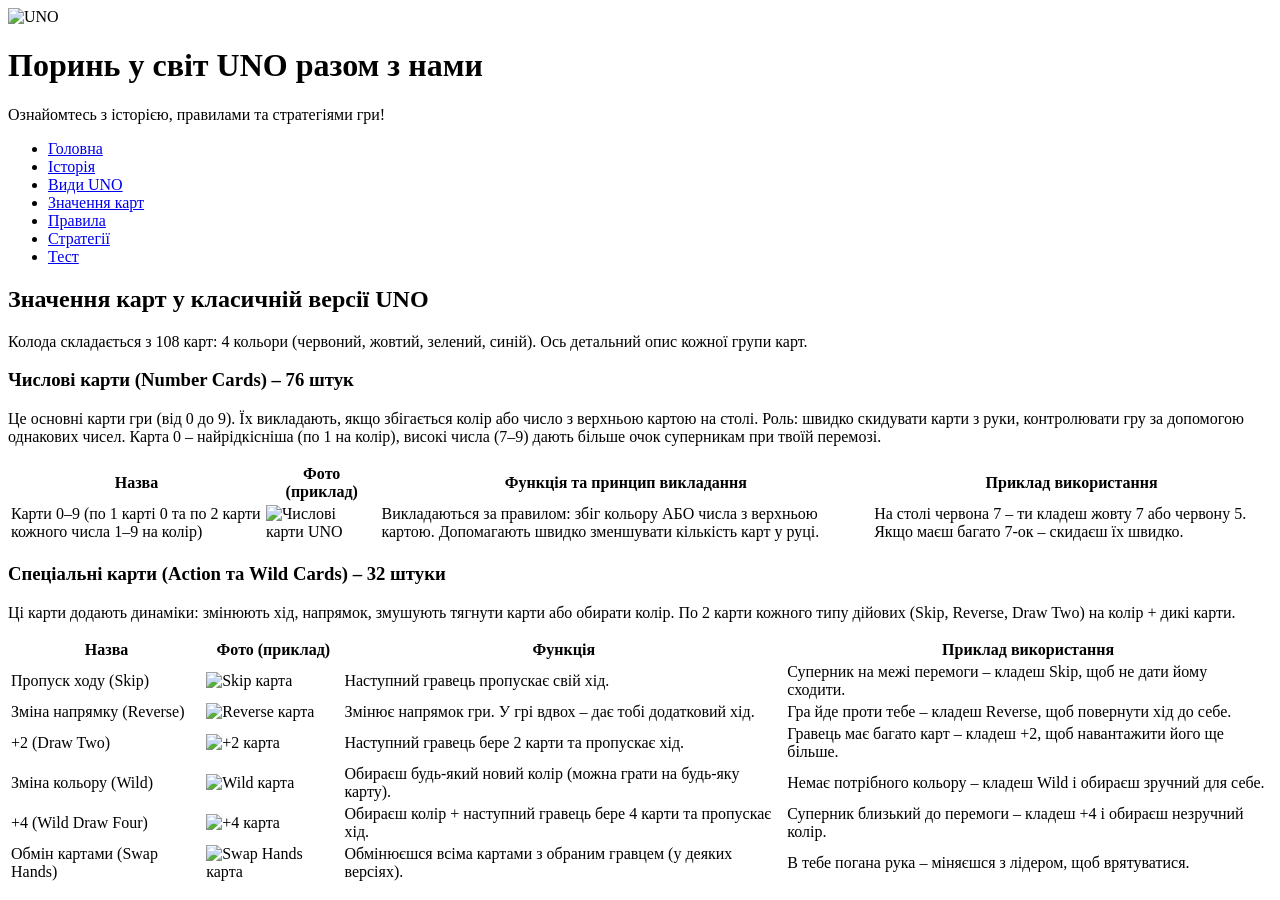
==== cards.html @ a5b53382 "Add files via upload" ====
<!DOCTYPE html>
<html lang="uk">

<head>
    <meta charset="UTF-8">
    <title>UNO - Значення карт</title>
    <link rel="stylesheet" href="css/main.css">
</head>

<body>    

<div>
    <img src="images/uno.png" alt="UNO" width="100%"/>
</div>

<div class="place">
    <h1>Поринь у світ UNO разом з нами</h1>
    <p>Ознайомтесь з історією, правилами та стратегіями гри!</p>
</div>

<div class="layout">

    <div class="left"></div>

    <div class="content">

        <ul class="menu">
            <li><a class="red"    href="index.html">Головна</a></li>
            <li><a class="yellow" href="history.html">Історія</a></li>
            <li><a class="green"  href="types.html">Види UNO</a></li>
            <li><a class="blue"   href="cards.html">Значення карт</a></li>
            <li><a class="red"    href="rules.html">Правила</a></li>
            <li><a class="yellow" href="strategies.html">Стратегії</a></li>
            <li><a class="green"  href="quiz.html">Тест</a></li>
        </ul>

        <h2 class="title">Значення карт у класичній версії UNO</h2>

        <div class="filling">

            <p>
                Колода складається з 108 карт: 4 кольори (червоний, жовтий, зелений, синій). 
                Ось детальний опис кожної групи карт.
            </p>

            <h3>Числові карти (Number Cards) – 76 штук</h3>
            <p>
                Це основні карти гри (від 0 до 9). Їх викладають, якщо збігається колір або число з верхньою картою на столі. 
                Роль: швидко скидувати карти з руки, контролювати гру за допомогою однакових чисел. 
                Карта 0 – найрідкісніша (по 1 на колір), високі числа (7–9) дають більше очок суперникам при твоїй перемозі.
            </p>

            <table width="100%">
                <thead>
                    <tr>
                        <th>Назва</th>
                        <th>Фото (приклад)</th>
                        <th>Функція та принцип викладання</th>
                        <th>Приклад використання</th>
                    </tr>
                </thead>
                <tbody>
                    <tr>
                        <td>Карти 0–9 (по 1 карті 0 та по 2 карти кожного числа 1–9 на колір)</td>
                        <td><img src="images/numbers" alt="Числові карти UNO" width="200px" height="200px"></td>
                        <td>Викладаються за правилом: збіг кольору АБО числа з верхньою картою. Допомагають швидко зменшувати кількість карт у руці.</td>
                        <td>На столі червона 7 – ти кладеш жовту 7 або червону 5. Якщо маєш багато 7-ок – скидаєш їх швидко.</td>
                    </tr>
                </tbody>
            </table>

            <h3>Спеціальні карти (Action та Wild Cards) – 32 штуки</h3>
            <p>
                Ці карти додають динаміки: змінюють хід, напрямок, змушують тягнути карти або обирати колір. 
                По 2 карти кожного типу дійових (Skip, Reverse, Draw Two) на колір + дикі карти.
            </p>

            <table width="100%">
                <thead>
                    <tr>
                        <th>Назва</th>
                        <th>Фото (приклад)</th>
                        <th>Функція</th>
                        <th>Приклад використання</th>
                    </tr>
                </thead>
                <tbody>
                    <tr>
                        <td>Пропуск ходу (Skip)</td>
                        <td><img src="images/skip_all_colors" alt="Skip карта" width="200px" height="200px"></td>
                        <td>Наступний гравець пропускає свій хід.</td>
                        <td>Суперник на межі перемоги – кладеш Skip, щоб не дати йому сходити.</td>
                    </tr>

                    <tr>
                        <td>Зміна напрямку (Reverse)</td>
                        <td><img src="images/reverse" alt="Reverse карта" width="200px" height="200px"></td>
                        <td>Змінює напрямок гри. У грі вдвох – дає тобі додатковий хід.</td>
                        <td>Гра йде проти тебе – кладеш Reverse, щоб повернути хід до себе.</td>
                    </tr>

                    <tr>
                        <td>+2 (Draw Two)</td>
                        <td><img src="images/plus_two" alt="+2 карта" width="200px" height="200px"></td>
                        <td>Наступний гравець бере 2 карти та пропускає хід.</td>
                        <td>Гравець має багато карт – кладеш +2, щоб навантажити його ще більше.</td>
                    </tr>

                    <tr>
                        <td>Зміна кольору (Wild)</td>
                        <td><img src="images/swap_color" alt="Wild карта" width="200px" height="200px"></td>
                        <td>Обираєш будь-який новий колір (можна грати на будь-яку карту).</td>
                        <td>Немає потрібного кольору – кладеш Wild і обираєш зручний для себе.</td>
                    </tr>

                    <tr>
                        <td>+4 (Wild Draw Four)</td>
                        <td><img src="images/plus_four" alt="+4 карта" width="200px" height="200px"></td>
                        <td>Обираєш колір + наступний гравець бере 4 карти та пропускає хід.</td>
                        <td>Суперник близький до перемоги – кладеш +4 і обираєш незручний колір.</td>
                    </tr>

                    <tr>
                        <td>Обмін картами (Swap Hands)</td>
                        <td><img src="images/swap" alt="Swap Hands карта" width="200px" height="200px"></td>
                        <td>Обмінюєшся всіма картами з обраним гравцем (у деяких версіях).</td>
                        <td>В тебе погана рука – міняєшся з лідером, щоб врятуватися.</td>
                    </tr>
                </tbody>
            </table>

        </div>

    </div>

    <div class="right"></div>

</div>
<script type="text/javascript" src="js/cards.js"></script>
</body>
</html>
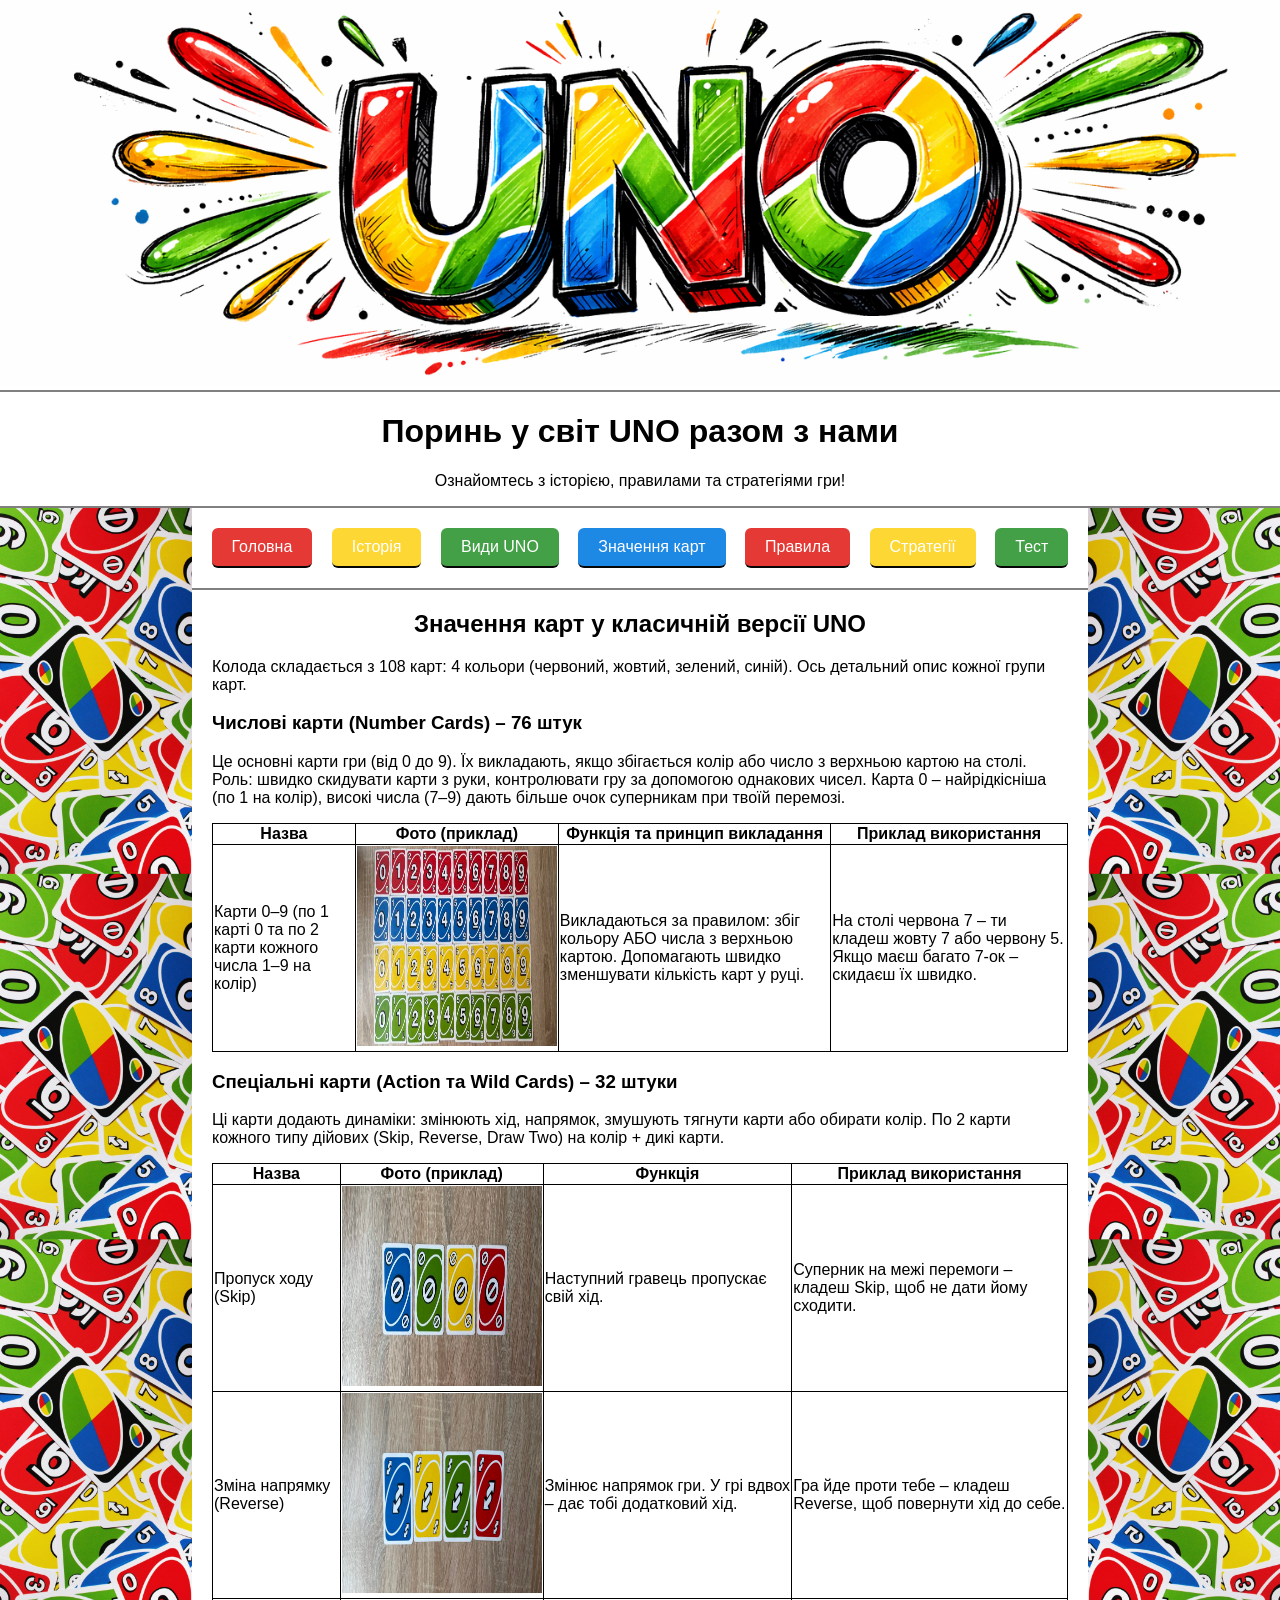
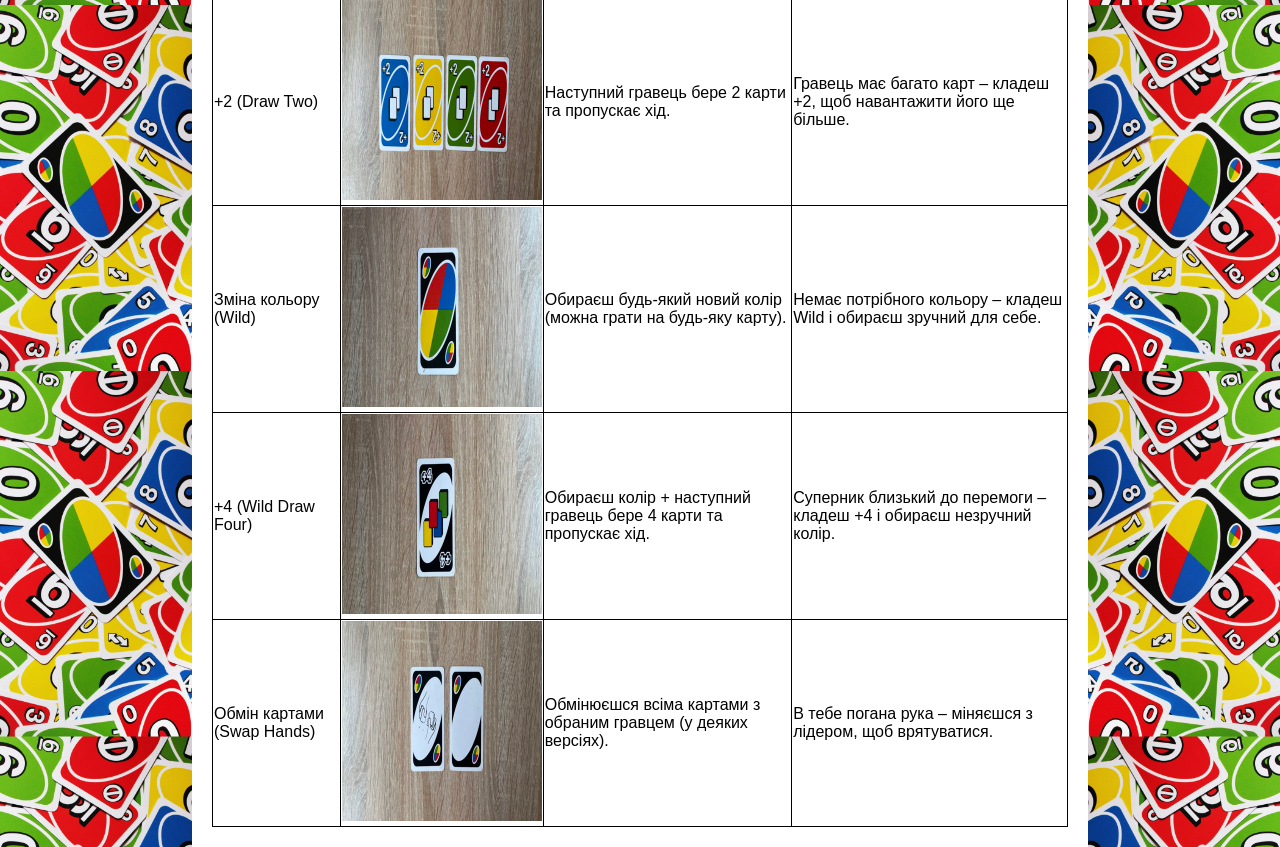
==== commit 65082d14: "Update cards.html" ====
--- a/cards.html
+++ b/cards.html
@@ -136,6 +136,5 @@
     <div class="right"></div>
 
 </div>
-<script type="text/javascript" src="js/cards.js"></script>
 </body>
-</html>+</html>
--- a/css/main.css
+++ b/css/main.css
@@ -0,0 +1,122 @@
+body{
+margin:0;
+font-family:Arial;
+}
+
+.place {
+border-top: 2px solid gray;
+border-bottom: 2px solid gray ;
+text-align: center;
+}
+
+.layout{
+display:flex;
+}
+
+.left, .right {
+width: 15%;
+background-repeat: repeat-y;
+background-size: 100%;
+}
+
+.left {
+background-image: url("../images/uno-title(left).jpg");
+}
+
+.right {
+background-image: url("../images/uno-title(right).jpg");
+}
+
+.content{
+width:70%;
+}
+
+.filling {
+margin: 20px;
+}
+
+.menu {
+list-style:none;
+display:flex;
+justify-content:space-evenly;
+flex-wrap: wrap;
+padding:0;
+margin: 0; 
+border-bottom: 2px solid gray ;
+}
+
+.menu a{
+display:block;
+padding:10px 20px;
+color:white;
+text-decoration:none;
+border-radius:6px;
+margin: 20px 0 20px 0;
+border-bottom: 2px solid rgb(6, 6, 6);
+}
+
+.red{
+background:#e53935;
+}
+
+.yellow{
+background:#fdd835;
+}
+
+.green{
+background:#43a047;
+}
+
+.blue{
+background:#1e88e5;
+}
+
+
+.menu a:hover{
+opacity:0.8;
+text-decoration:underline;
+}
+
+.menu a:active{
+transform:scale(0.95);
+}
+
+.title {
+text-align: center;
+}
+
+.picture img {
+display: block; 
+margin-left: auto; 
+margin-right: auto;
+width: 100%;
+max-width: 500px;
+height: auto;
+}
+
+video {
+display: block;
+margin: 20px auto;
+width: 100%;
+max-width: 1000px;
+height: auto;
+}
+
+table, th, td  {
+border: 1px solid black;
+border-collapse: collapse;
+}
+
+.questions-columns {
+display: flex;
+}
+
+.questions-columns .column {
+flex: 1;
+margin: 0px 10px 10px 10px;
+}
+
+.button {
+display: block;
+margin: 20px auto;
+}
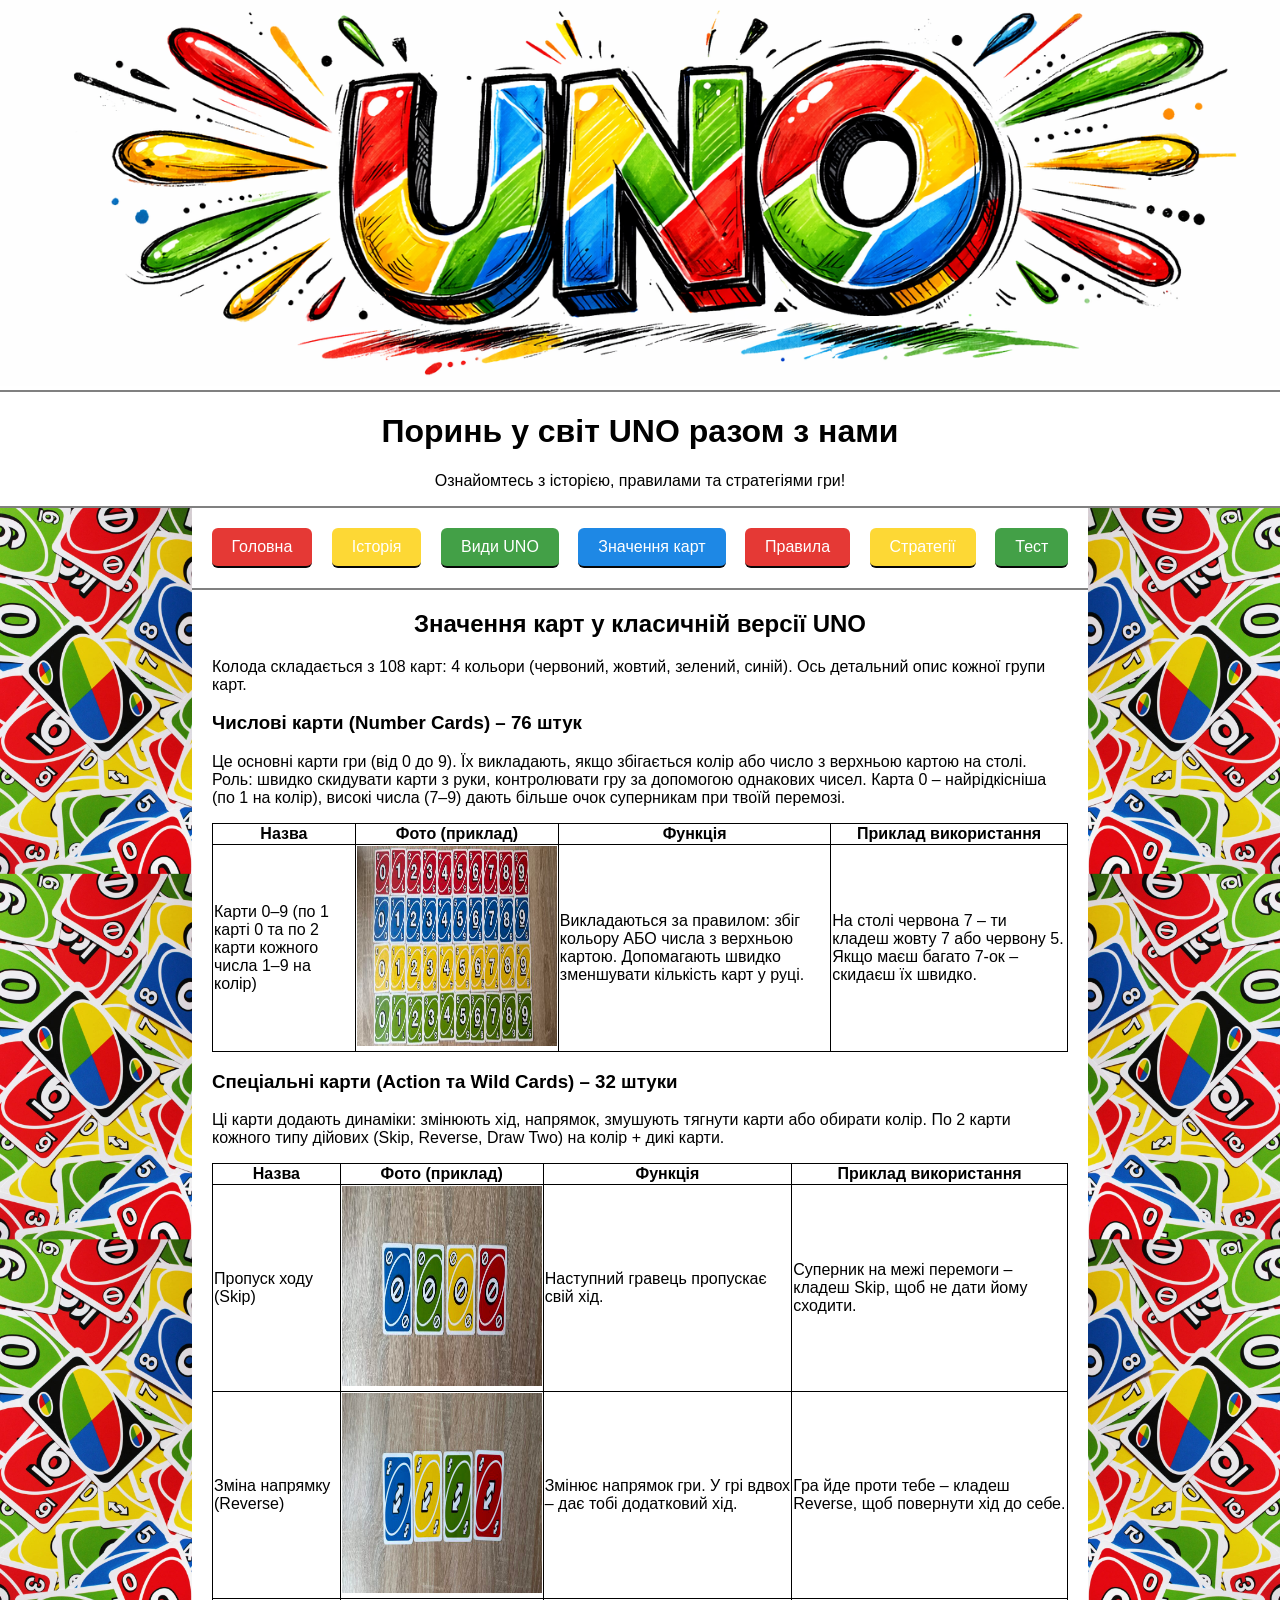
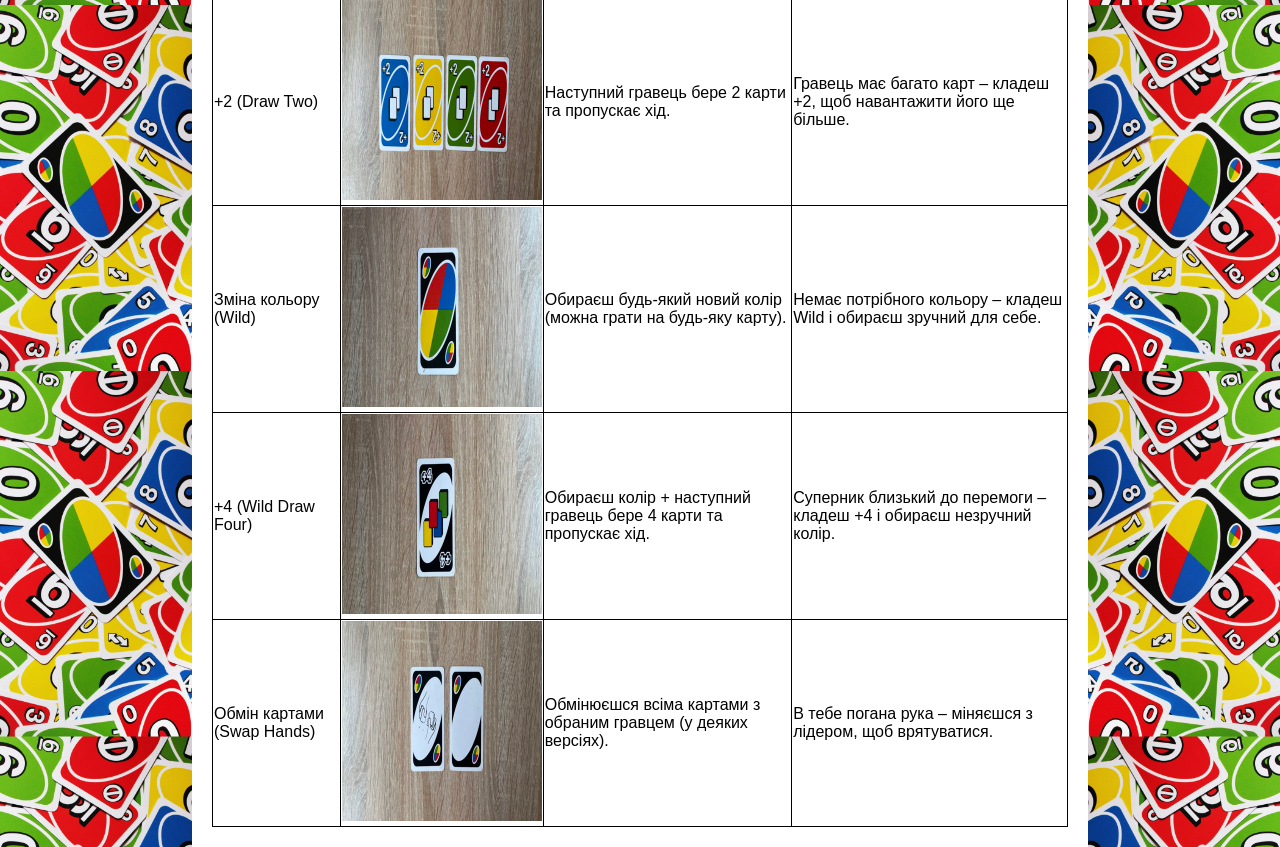
==== commit 223b34c5: "Update cards.html" ====
--- a/cards.html
+++ b/cards.html
@@ -55,7 +55,7 @@
                     <tr>
                         <th>Назва</th>
                         <th>Фото (приклад)</th>
-                        <th>Функція та принцип викладання</th>
+                        <th>Функція</th>
                         <th>Приклад використання</th>
                     </tr>
                 </thead>
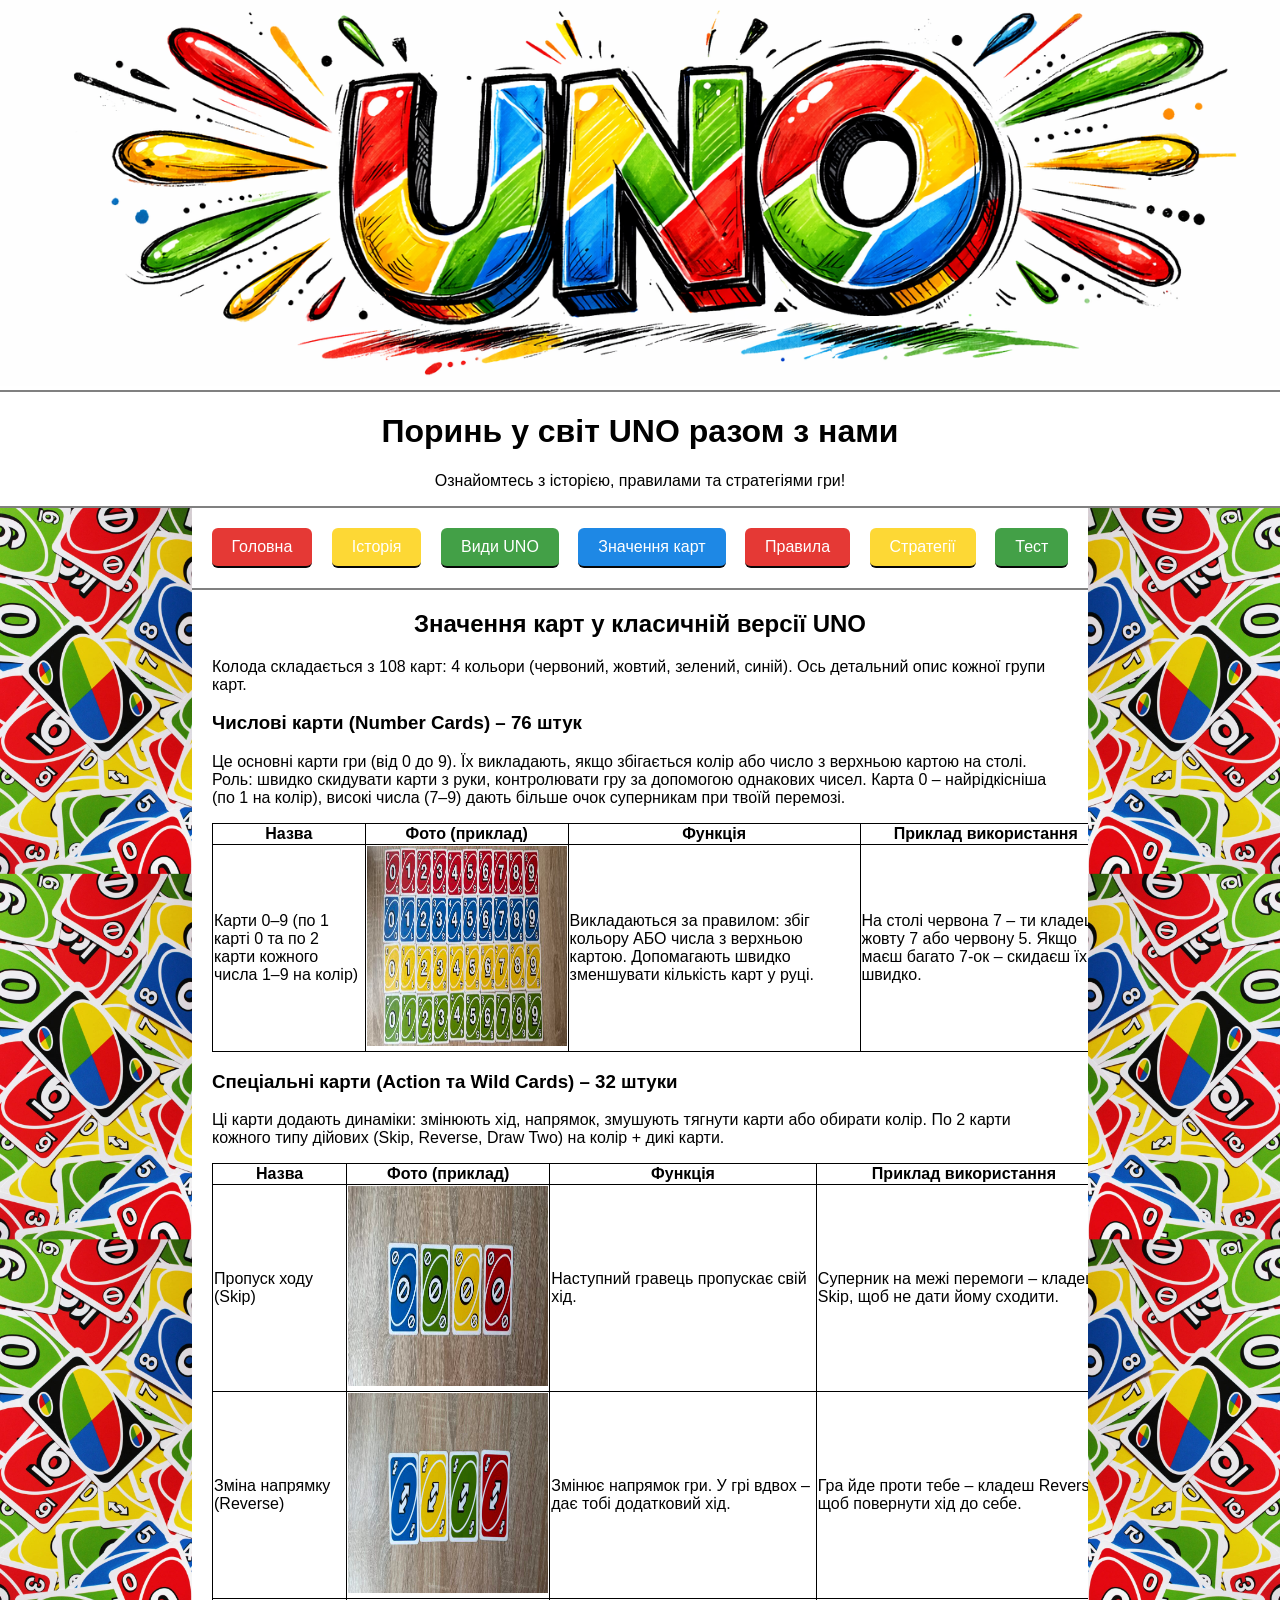
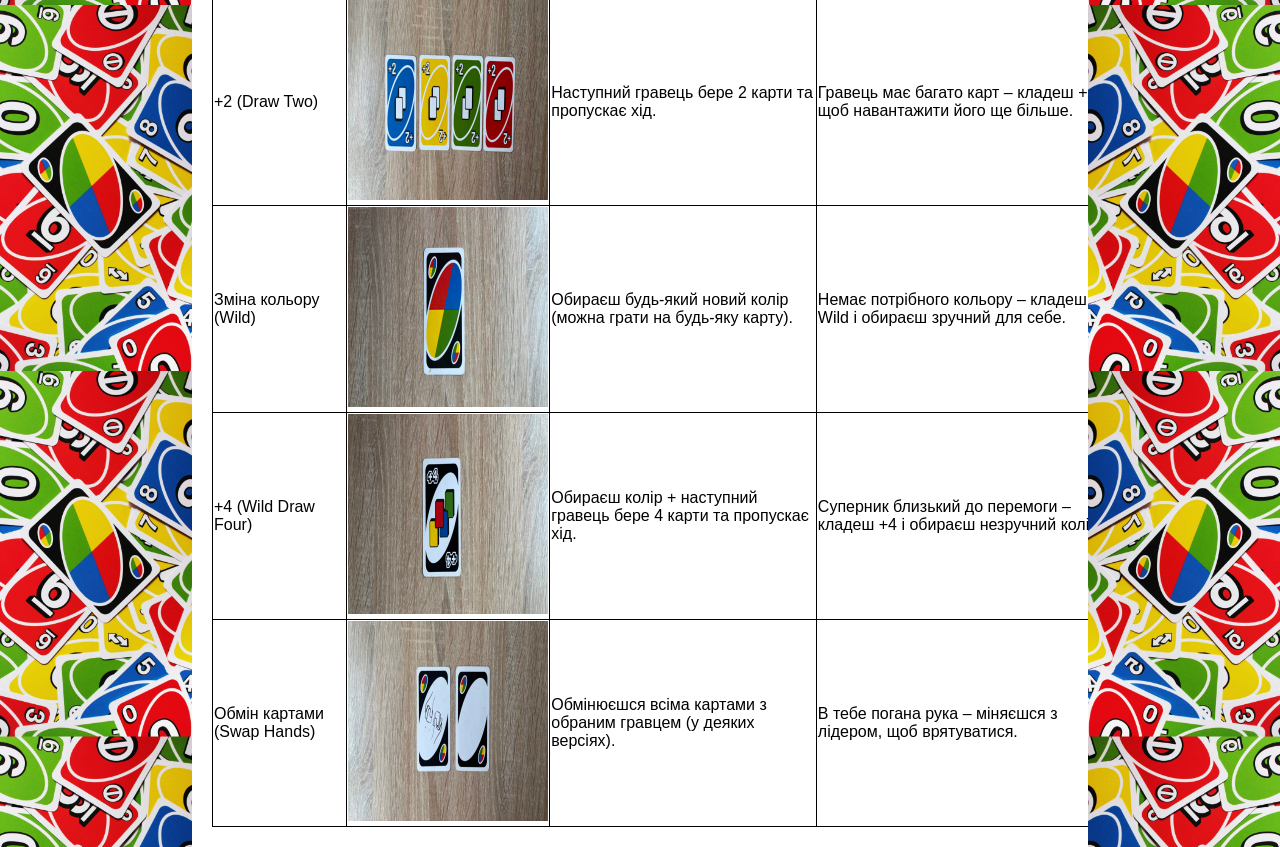
==== commit 500b11ce: "Update cards.html" ====
--- a/cards.html
+++ b/cards.html
@@ -5,6 +5,11 @@
     <meta charset="UTF-8">
     <title>UNO - Значення карт</title>
     <link rel="stylesheet" href="css/main.css">
+    <style>
+    .filling table {
+        min-width: 900px;
+    }
+</style>
 </head>
 
 <body>    
--- a/css/main.css
+++ b/css/main.css
@@ -120,3 +120,7 @@
 display: block;
 margin: 20px auto;
 }
+
+.menu a {
+    cursor: default;
+}
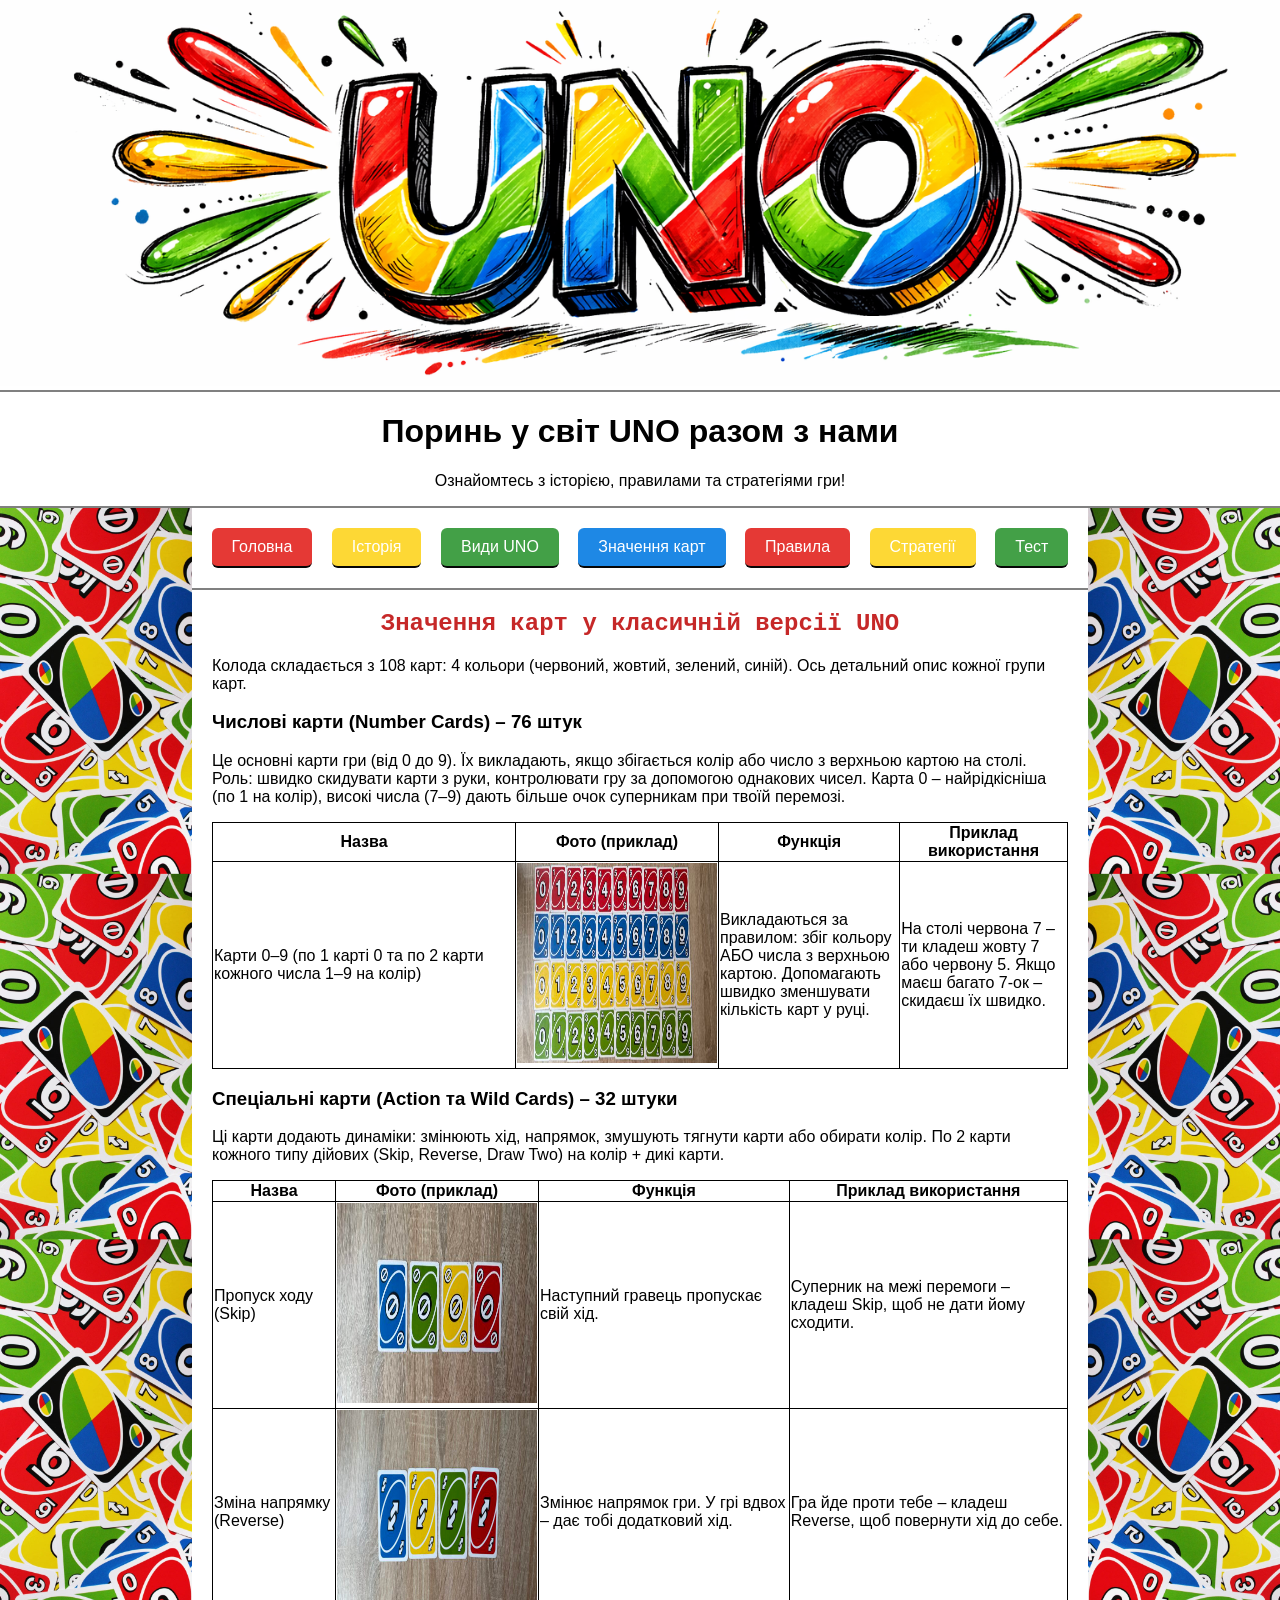
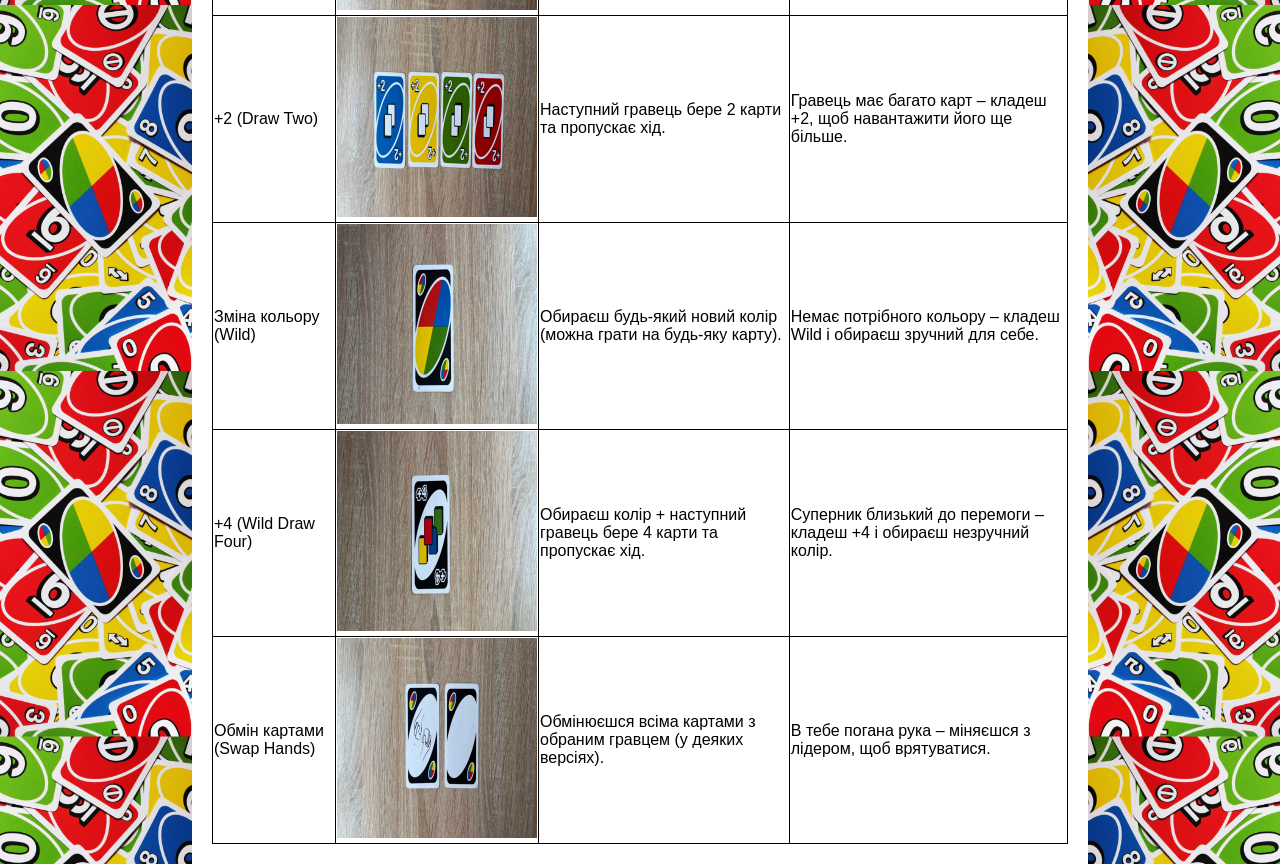
==== commit 6d1266cf: "Update cards.html" ====
--- a/cards.html
+++ b/cards.html
@@ -6,8 +6,15 @@
     <title>UNO - Значення карт</title>
     <link rel="stylesheet" href="css/main.css">
     <style>
-    .filling table {
-        min-width: 900px;
+    .title {
+        font-family: "Courier New", monospace;
+        color: #c62828;
+    }
+    .filling table:nth-of-type(1) th:first-child {
+        width: 300px;
+    }
+    .filling table:nth-of-type(2) th:first-child {
+        width: 120px;
     }
 </style>
 </head>
@@ -15,7 +22,7 @@
 <body>    
 
 <div>
-    <img src="images/uno.png" alt="UNO" width="100%"/>
+   <a href="index.html"><img src="images/uno.png" alt="UNO" width="100%"/></a>
 </div>
 
 <div class="place">
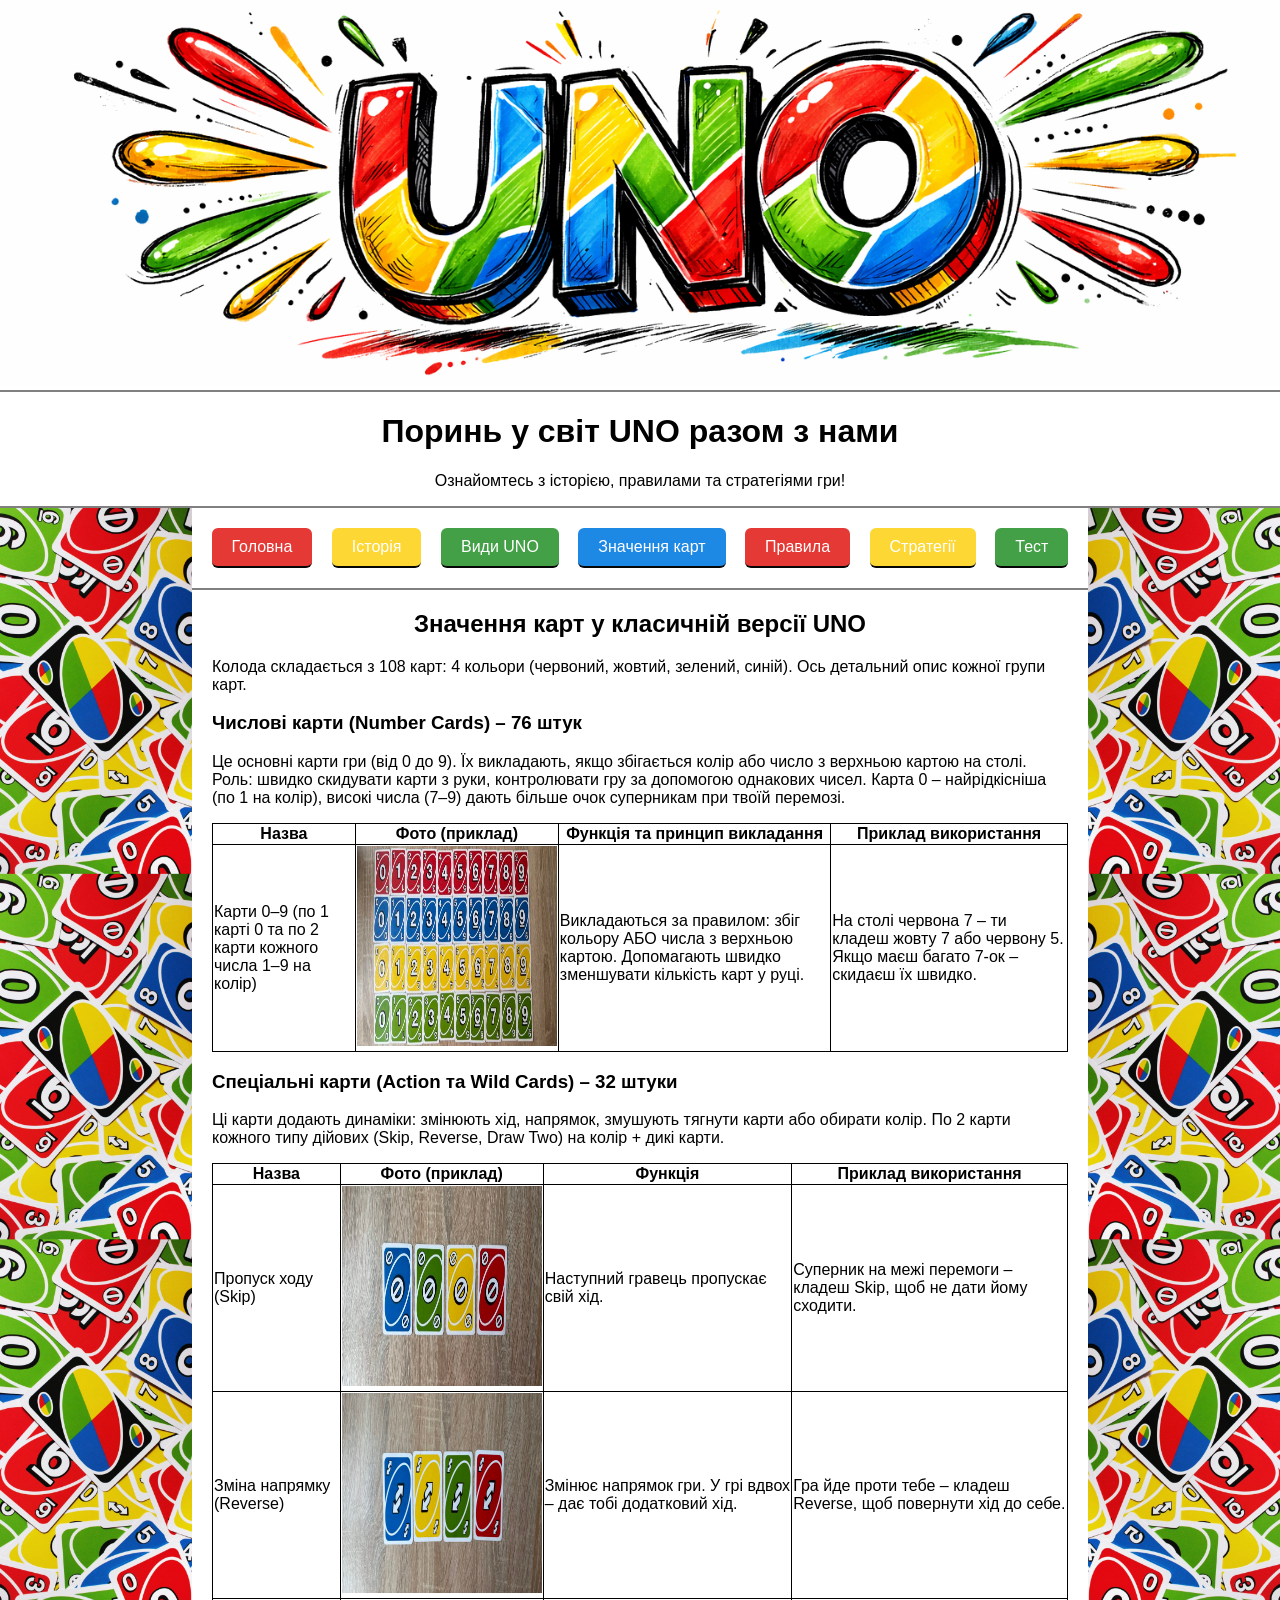
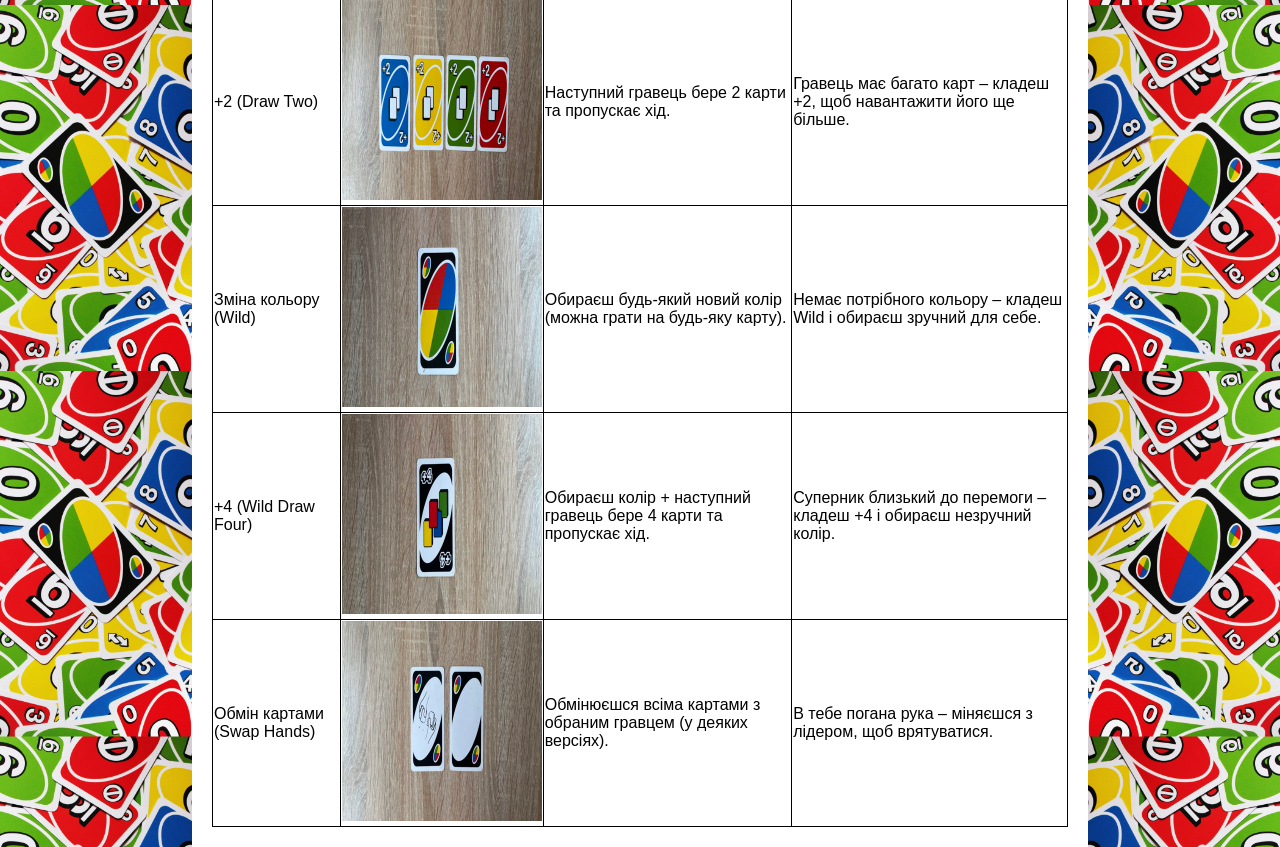
==== commit 170147e8: "Add files via upload" ====
--- a/cards.html
+++ b/cards.html
@@ -5,24 +5,12 @@
     <meta charset="UTF-8">
     <title>UNO - Значення карт</title>
     <link rel="stylesheet" href="css/main.css">
-    <style>
-    .title {
-        font-family: "Courier New", monospace;
-        color: #c62828;
-    }
-    .filling table:nth-of-type(1) th:first-child {
-        width: 300px;
-    }
-    .filling table:nth-of-type(2) th:first-child {
-        width: 120px;
-    }
-</style>
 </head>
 
 <body>    
 
 <div>
-   <a href="index.html"><img src="images/uno.png" alt="UNO" width="100%"/></a>
+    <img src="images/uno.png" alt="UNO" width="100%"/>
 </div>
 
 <div class="place">
@@ -67,7 +55,7 @@
                     <tr>
                         <th>Назва</th>
                         <th>Фото (приклад)</th>
-                        <th>Функція</th>
+                        <th>Функція та принцип викладання</th>
                         <th>Приклад використання</th>
                     </tr>
                 </thead>
@@ -148,5 +136,6 @@
     <div class="right"></div>
 
 </div>
+<script type="text/javascript" src="js/cards.js"></script>
 </body>
-</html>
+</html>
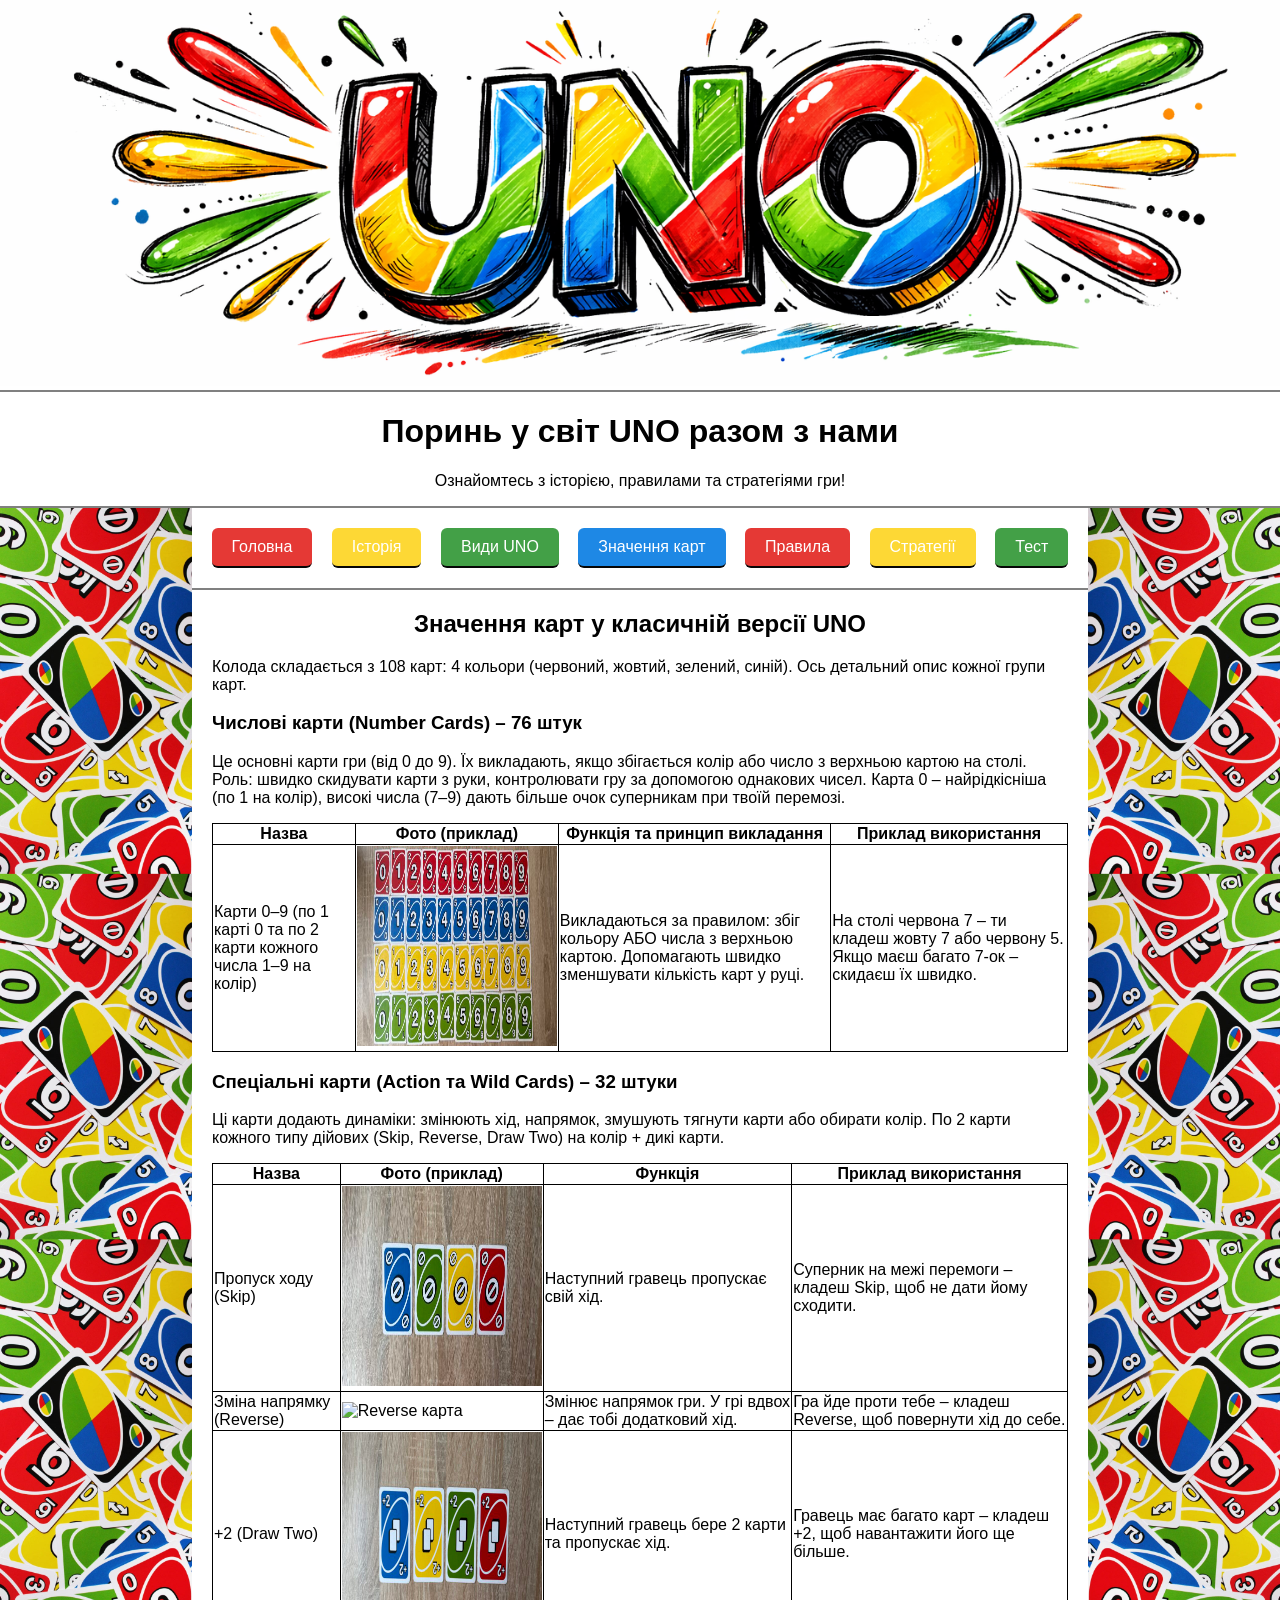
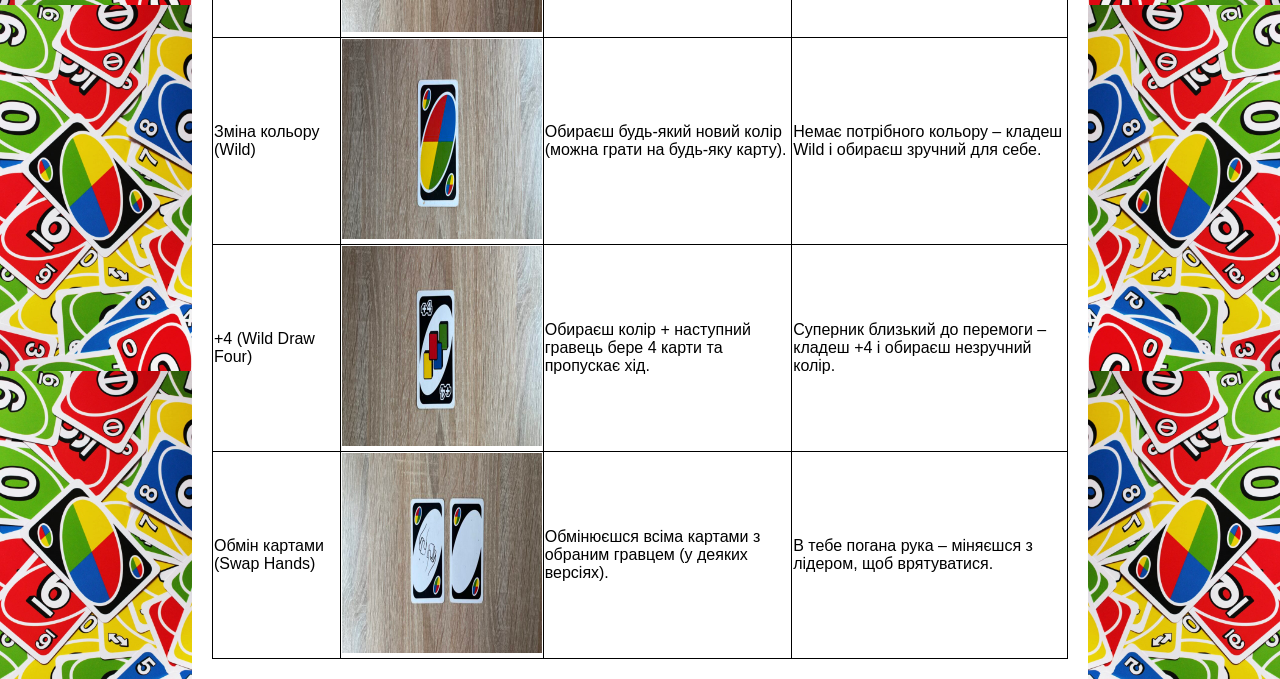
==== commit 6bb1ceed: "Update cards.html" ====
--- a/cards.html
+++ b/cards.html
@@ -94,7 +94,7 @@
 
                     <tr>
                         <td>Зміна напрямку (Reverse)</td>
-                        <td><img src="images/reverse" alt="Reverse карта" width="200px" height="200px"></td>
+                       <td><img src="images/reverse_card" alt="Reverse карта" width="200px" height="200px"></td>
                         <td>Змінює напрямок гри. У грі вдвох – дає тобі додатковий хід.</td>
                         <td>Гра йде проти тебе – кладеш Reverse, щоб повернути хід до себе.</td>
                     </tr>
@@ -138,4 +138,4 @@
 </div>
 <script type="text/javascript" src="js/cards.js"></script>
 </body>
-</html>+</html>
